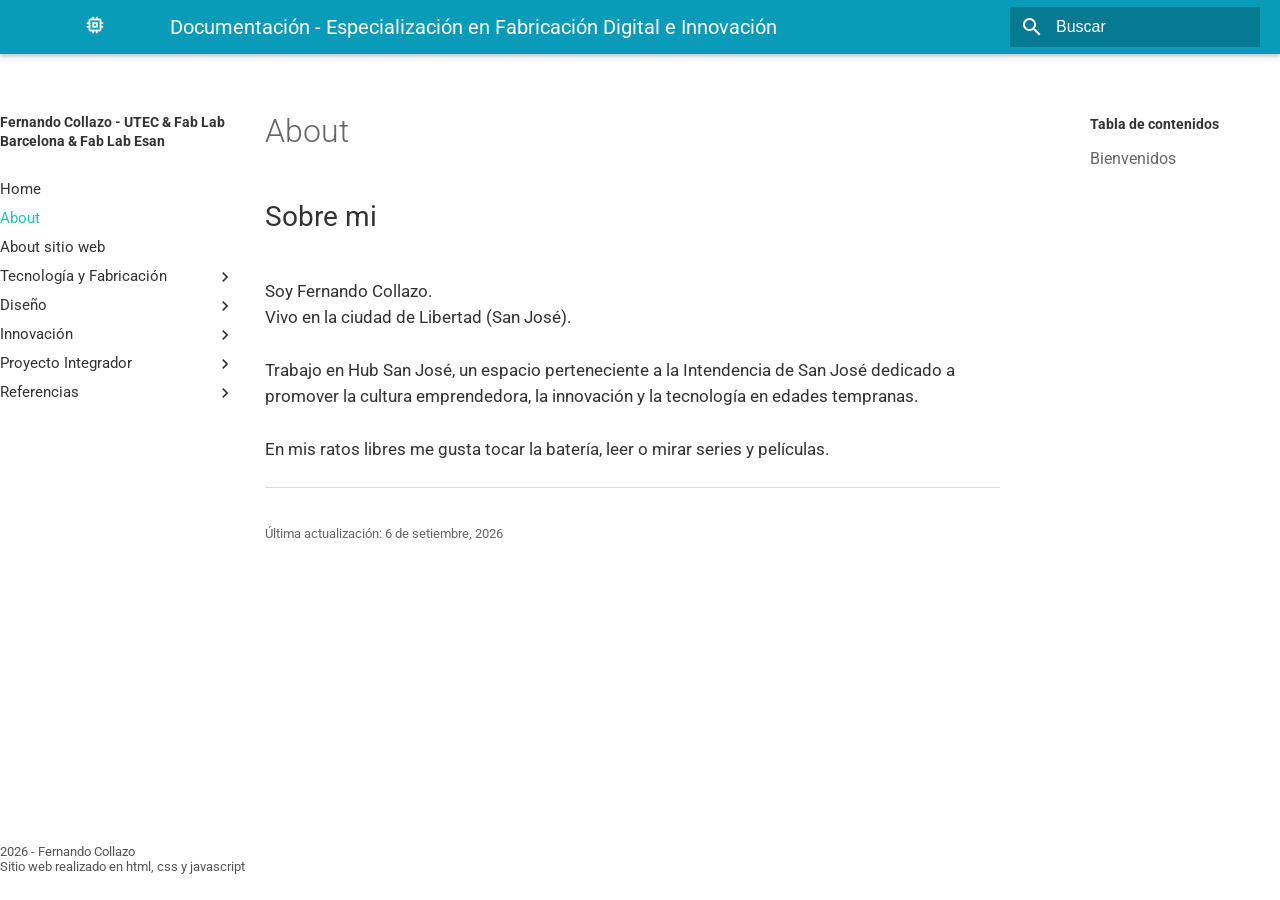
==== pages/about.html @ c69929cb "Add files via upload" ====
<!DOCTYPE html>
<html lang="es">

<head>
    <meta charset="UTF-8">
    <meta name="viewport" content="width=device-width, initial-scale=1.0">

    <title>Documentación - Especialización en fabricación digital</title>

    <link href="https://fonts.googleapis.com">
    <link href="https://fonts.gstatic.com">
    <link href="https://fonts.googleapis.com/css2?family=Roboto:wght@300;400;500;700&display=swap" rel="stylesheet">

    <link href="https://fonts.googleapis.com/icon?family=Material+Icons" rel="stylesheet">

    <link rel="stylesheet" href="../style.css">
</head>


<body>

    <!-- Barra superior -->

    <header class="topbar">

        <div class="logo">
            <span class="material-icons">memory</span>
        </div>

        <div class="site-name">
            Documentación - Especialización en Fabricación Digital e Innovación
        </div>

        <div class="search">
            <span class="material-icons">search</span>
            <input type="text" placeholder="Buscar">
        </div>

    </header>



    <!-- Contenido -->

    <div class="layout">


        <!-- Menú -->

        <aside class="sidebar">

            <strong>
                Fernando Collazo - UTEC & Fab Lab Barcelona & Fab Lab Esan
            </strong>


            <nav>

                <a href="../index.html">
                    Home
                </a>

                <a href="./pages/about.html" class="active">
                    About
                </a>

                <a href="./about_web.html">
                    About sitio web
                </a>

                <!-- Tecnología y fabricación -->

                <div class="menu">

                    <button class="menu-button">
                        Tecnología y Fabricación

                        <span class="material-icons">
                            chevron_right
                        </span>
                    </button>

                    <div class="submenu">

                        <a href="#">
                            Bloque 1 MT02-MT03
                        </a>

                    </div>

                </div>


                <!-- Diseño -->

                <div class="menu">

                    <button class="menu-button">
                        Diseño

                        <span class="material-icons">
                            chevron_right
                        </span>
                    </button>

                    <div class="submenu">

                        <a href="#">
                            Bloque 1 MD01
                        </a>

                    </div>

                </div>


                <!-- Innovación -->

                <div class="menu">

                    <button class="menu-button">
                        Innovación

                        <span class="material-icons">
                            chevron_right
                        </span>
                    </button>

                    <div class="submenu">

                        <a href="#">
                            Bloque 1 MI01
                        </a>

                    </div>

                </div>


                <!-- Proyecto integrador -->

                <div class="menu">

                    <button class="menu-button">
                        Proyecto Integrador

                        <span class="material-icons">
                            chevron_right
                        </span>
                    </button>

                    <div class="submenu">

                        <a href="#">
                            Ideas iniciales
                        </a>

                    </div>

                </div>


                <!-- Referencias -->

                <div class="menu">

                    <button class="menu-button">
                        Referencias

                        <span class="material-icons">
                            chevron_right
                        </span>
                    </button>

                    <div class="submenu">

                        <a href="#">
                            web
                        </a>

                    </div>

                </div>

            </nav>

        </aside>


        <!-- Contenido principal -->

        <main class="content">

            <div class="title">

                <h1>About</h1>



            </div>


            <h2>Sobre mi</h2>

            <p>
                Soy Fernando Collazo. <br />

                Vivo en la ciudad de Libertad (San José). <br /><br />

                Trabajo en Hub San José, un espacio perteneciente a la Intendencia de San José dedicado a promover la cultura emprendedora, la innovación y la tecnología en edades tempranas.<br /><br />

                En mis ratos libres me gusta tocar la batería, leer o mirar series y películas.

            </p>


            <hr>

            <small>
                Última actualización: 6 de setiembre, 2026
            </small>


        </main>


        <!-- Tabla de contenidos -->

        <aside class="toc">

            <strong>
                Tabla de contenidos
            </strong>

            <p>
                Bienvenidos
            </p>

        </aside>

    </div>


    <!-- Pie de página -->

    <footer>

        <div>
            2026 - Fernando Collazo
            <br>
            Sitio web realizado en html, css y javascript
        </div>

    </footer>

    <script src="script.js"></script>

</body>

</html>
---- style.css ----
/* General */

* {
    box-sizing: border-box;
}

body {
    margin: 0;
    font-family: Roboto, Arial, sans-serif;
    color: #333;
}


/* Barra superior */

.topbar {
    height: 54px;
    background: #089CB8;
    color: white;

    display: flex;
    align-items: center;

    padding: 0 20px;

    box-shadow: 0 2px 5px #bbb;
}

.logo {
    width: 150px;
    text-align: center;
}

.logo .material-icons {
    font-size: 22px;
}

.site-name {
    font-size: 20px;
    flex: 1;
}

.search {
    width: 250px;
    height: 40px;

    display: flex;
    align-items: center;

    background: #067A91;

    padding: 0 10px;
}

.search .material-icons {
    margin-right: 10px;
}

.search input {
    width: 100%;

    border: 0;
    outline: 0;

    background: transparent;
    color: white;

    font-size: 16px;
}

.search input::placeholder {
    color: white;
}


/* Estructura */

.layout {
    max-width: 1280px;
    margin: auto;

    display: grid;
    grid-template-columns: 235px 1fr 190px;

    gap: 30px;

    min-height: calc(100vh - 130px);
}


/* Menú lateral */

.sidebar {
    padding-top: 58px;
}

.sidebar strong {
    font-size: 14px;
}

.sidebar nav {
    margin-top: 25px;
}


/* Enlaces */

.sidebar a,
.menu-button {
    display: flex;
    align-items: center;

    width: 100%;
    height: 29px;

    margin: 0;
    padding: 0;

    font-family: inherit;
    font-size: 15px;
    line-height: 29px;

    color: #333;
    text-decoration: none;

    background: none;
    border: 0;

    cursor: pointer;

    text-align: left;
}

.sidebar nav {
    margin-top: 25px;
}

.sidebar nav > a,
.sidebar nav > .menu {
    margin: 0;
    padding: 0;
}

.sidebar a:hover,
.menu-button:hover {
    color: #08b89e;
}

.sidebar .active {
    color: #18c9a9;
}


/* Botón del menú */

.menu-button {
    justify-content: space-between;
}

.menu-button .material-icons {
    font-size: 20px;

    transition: transform 0.2s;
}


/* Submenú */

.submenu {
    display: none;
    margin: 0;
    padding: 0;
}

.submenu a {
    padding-left: 22px;
}


/* Menú abierto */

.menu.open .submenu {
    display: block;
}

.menu.open .menu-button .material-icons {
    transform: rotate(90deg);
}


/* Contenido */

.content {
    padding-top: 58px;
    max-width: 735px;
}

.title {
    display: flex;
    justify-content: space-between;
    align-items: center;

    margin-bottom: 50px;
}

.title h1 {
    margin: 0;

    font-size: 32px;
    font-weight: 300;

    color: #666;
}

.content h2 {
    font-size: 28px;
    font-weight: 400;

    margin-bottom: 45px;
}

.content p {
    font-size: 17px;
    line-height: 1.55;
}

.content hr {
    border: 0;
    border-top: 1px solid #ddd;

    margin: 25px 0 35px;
}

.content small {
    color: #666;
}


/* Tabla de contenidos */

.toc {
    padding-top: 60px;
}

.toc strong {
    font-size: 14px;
}

.toc p {
    font-size: 16px;
    color: #666;
}


/* Pie de página */

footer {
    max-width: 1280px;

    margin: auto;

    display: flex;
    justify-content: space-between;
    align-items: end;

    padding: 20px 0;

    font-size: 13px;
    color: #555;
}

.social {
    display: flex;
    gap: 20px;

    font-size: 16px;
}


/* Responsive */

@media (max-width: 800px) {

    .layout {
        display: block;

        padding: 0 25px;
    }

    .toc {
        display: none;
    }

    .content {
        max-width: 100%;
    }

    footer {
        padding: 20px 25px;
    }

    .search {
        width: 180px;
    }
}


@media (max-width: 600px) {

    .logo {
        width: 40px;
    }

    .site-name {
        font-size: 17px;
    }

    .search {
        display: none;
    }

    .sidebar {
        padding-top: 30px;
    }
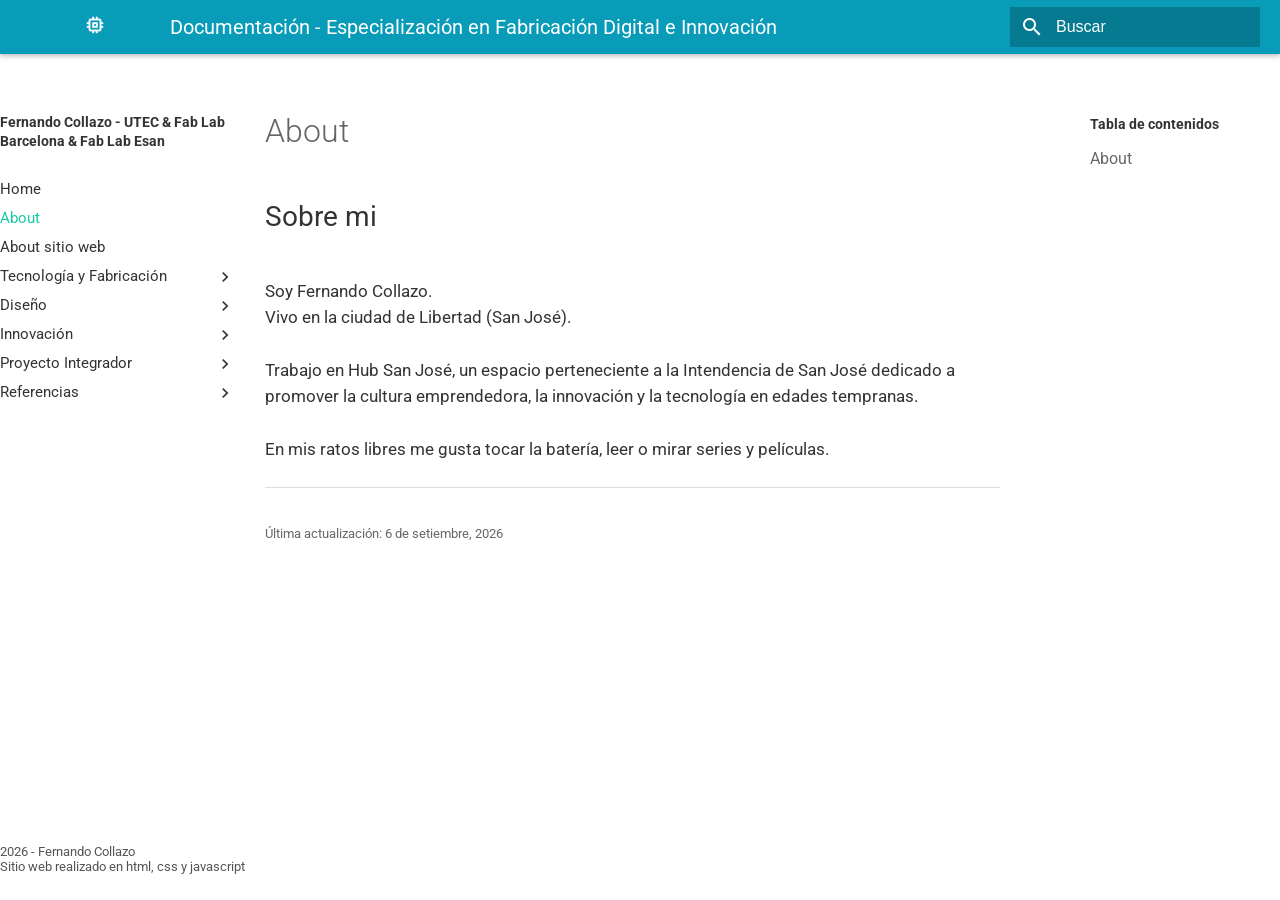
==== commit 93dc0b88: "Update about.html" ====
--- a/pages/about.html
+++ b/pages/about.html
@@ -233,7 +233,7 @@
             </strong>
 
             <p>
-                Bienvenidos
+                About
             </p>
 
         </aside>
@@ -257,4 +257,4 @@
 
 </body>
 
-</html>+</html>
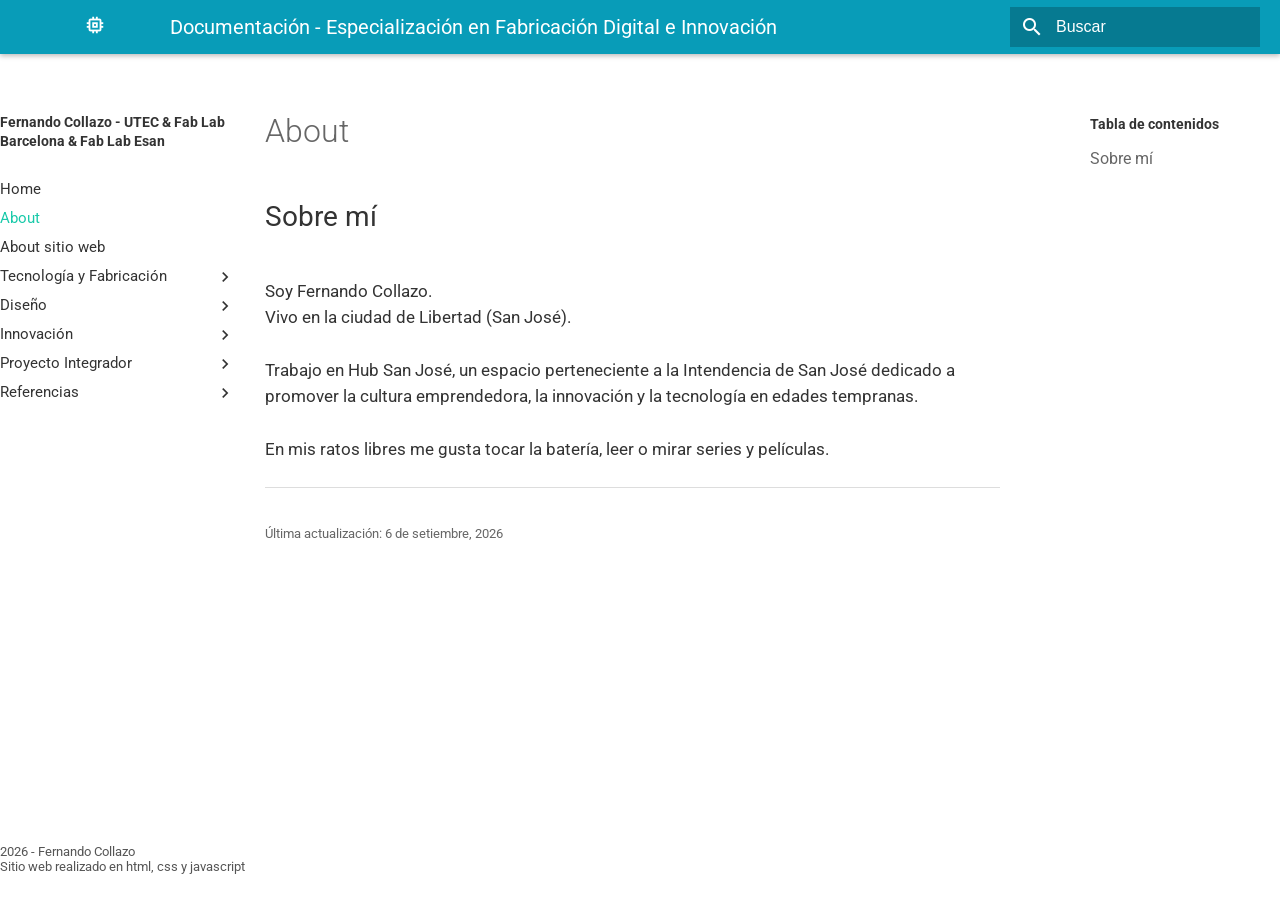
==== commit deb238c3: "Update about.html" ====
--- a/pages/about.html
+++ b/pages/about.html
@@ -200,7 +200,7 @@
             </div>
 
 
-            <h2>Sobre mi</h2>
+            <h2>Sobre mí</h2>
 
             <p>
                 Soy Fernando Collazo. <br />
@@ -233,7 +233,7 @@
             </strong>
 
             <p>
-                About
+                Sobre mí
             </p>
 
         </aside>
